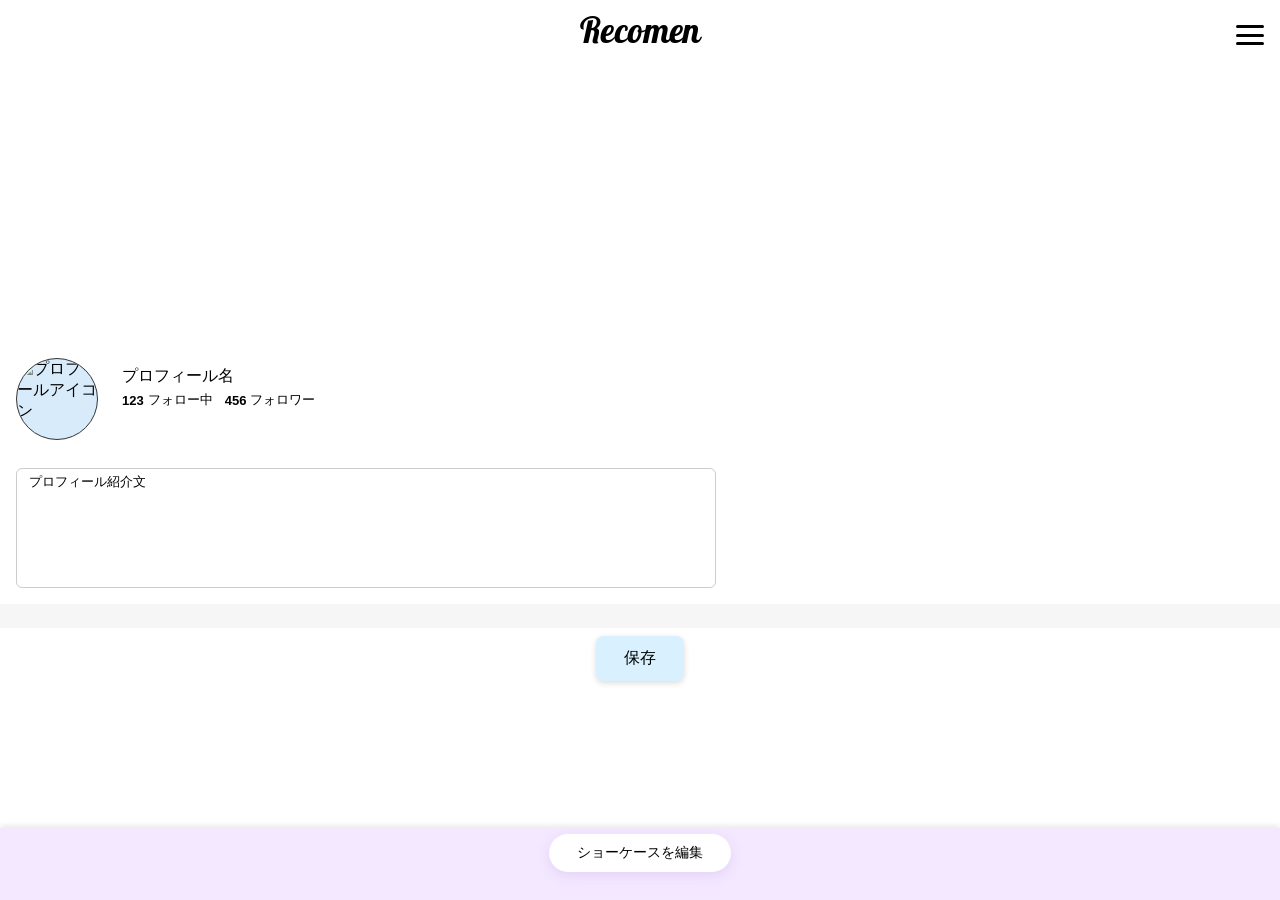
==== index.html @ 43f91cf9 "index.html" ====
<!DOCTYPE html>
<html lang="ja">
<head>
<meta charset="UTF-8">
<meta name="viewport" content="width=device-width, initial-scale=1.0">
<title>Recomen</title>

<!-- Google Fonts -->
<link rel="stylesheet" href="https://fonts.googleapis.com/css2?family=Galada&display=swap">
<link href="https://fonts.googleapis.com/css2?family=Source+Han+Sans+JP&family=IPAex+Mincho&family=Sawarabi+Gothic&display=swap" rel="stylesheet">

<!-- アイコン -->
<script src="https://unpkg.com/lucide@latest"></script>

<!-- カラーピッカー -->
<link rel="stylesheet" href="https://cdn.jsdelivr.net/npm/@simonwep/pickr/dist/themes/nano.min.css">
<script src="https://cdn.jsdelivr.net/npm/@simonwep/pickr/dist/pickr.min.js"></script>

<!-- カスタムスタイル -->
<link rel="stylesheet" href="style.css">

</head>
<body class="theme-natural">

  <!-- ===== トップバー ===== -->
  <div class="top-bar">
    <div class="logo">Recomen</div>
    <div class="hamburger">
      <span></span><span></span><span></span>
    </div>
  </div>

  <!-- ===== ヘッダー ===== -->
  <div class="header">
    <img id="headerImg" src="https://via.placeholder.com/1200x260" alt="ヘッダー画像">
  </div>
  <input type="file" id="headerImgInput" style="display:none;">

  <!-- ===== アナウンスバー ===== -->
  <div id="announcementBar" class="announcement-bar">
  <span class="banner-text">
    アナウンスバーのテキスト
  </span>
</div>

  <!-- ===== メインコンテンツ ===== -->
  <div class="main-content-wrapper">

    <!-- ===== プロフィール ===== -->
    <div id="profileSection" class="profile">
      <div class="profile-top">
        <div class="avatar">
          <img id="avatarImg" src="https://example.com/blue-user-icon.png" alt="プロフィールアイコン">
          <input type="file" id="avatarImgInput" accept="image/*" style="display:none;">
        </div>
        <div class="profile-info">
          <div id="profileName" class="profile-name" contenteditable="true">プロフィール名</div>
          <div class="profile-stats">
            <span id="followingBtn" class="stat-item"><strong>123</strong> フォロー中</span>
            <span id="followersBtn" class="stat-item"><strong>456</strong> フォロワー</span>
          </div>
        </div>
      </div>
      <div class="profile-bottom">
        <div id="profileBio" class="profile-desc" contenteditable="true">プロフィール紹介文</div>
      </div>
    </div>

    <!-- ===== ショーケース（カード欄） ===== -->
<div id="showcase" class="showcase">
  <!-- カードは JS で追加される -->
</div> <!-- ← これ追加！！！！ -->


<!-- ===== 保存ボタン（ショーケース外・中央） ===== -->
<div class="showcase-save-wrapper">
  <button id="saveBtn" class="save-btn">保存</button>
</div>


  <!-- ===== カスタムバー（ボトム固定） ===== -->
<div class="custom-bar-wrapper">
  <div class="custom-bar">

    <!-- ショーケース編集トグル -->
    <button id="editToggle" class="edit-toggle-btn">ショーケースを編集</button>

    <!-- 編集項目ボタン群（初期は折りたたまれて隠れる） -->
    <div class="edit-items" id="editItems">
      <button class="edit-item" id="themeButton">テーマ</button>
      <button class="edit-item" id="styleButton">スタイル</button>
      <button class="edit-item" id="announcementButton">アナウンスバー</button>
    </div>

  </div> <!-- /.custom-bar -->
</div> <!-- /.custom-bar-wrapper -->

<!-- ===== ポップアップ ===== -->
<div class="popup" id="themePopup">
  <label class="theme-option">
    <input type="radio" name="theme" value="natural" checked>
    <span class="label-text">ナチュラル</span>
  </label>
  <label class="theme-option">
    <input type="radio" name="theme" value="modern">
    <span class="label-text">モダン</span>
  </label>
</div>
<div class="popup" id="stylePopup">
  <label class="color-field">
    <span class="label">Background</span>
    <div class="color-picker-box" id="bgPickerBox"></div>
  </label>

  <label>
    <span class="label">Font</span>
    <select id="fontSelect">
      <option value="'Source Han Sans JP', sans-serif">Source Han Sans JP</option>
      <option value="'IPAex Mincho', serif">IPAex Mincho</option>
      <option value="'Sawarabi Gothic', sans-serif">Sawarabi Gothic</option>
    </select>
  </label>

  <label class="color-field">
    <span class="label">Font Color</span>
    <div class="color-picker-box" id="fontColorPickerBox"></div>
  </label>

  <label class="color-field">
    <span class="label">Profile Background</span>
    <div class="color-picker-box" id="profileBgPickerBox"></div>
  </label>
</div>

<div class="popup" id="announcementPopup">
  <!-- Show Announcement チェックボックス -->
  <label class="toggle-field">
    <input type="checkbox" id="announcementToggle" checked>
    <span class="label">Show Announcement</span>
  </label>

  <!-- Text 入力 横並び -->
  <div class="announcement-text-row">
    <label for="bannerTextInput">Text</label>
    <input type="text" id="bannerTextInput" placeholder="アナウンスバーのテキスト" value="アナウンスバーのテキスト">
  </div>

  <!-- フォントカラー 横並び -->
  <div class="announcement-fontcolor-row">
    <label for="announcementFontColorPickerBox">Fonts Color</label>
    <div class="color-picker-box" id="announcementFontColorPickerBox"></div>
  </div>

  <!-- Background 横並び -->
  <div class="announcement-bg-row">
    <label for="announcementBgPickerBox">Background</label>
    <div class="color-picker-box" id="announcementBgPickerBox"></div>
  </div>
</div>

   <!-- カードリンク編集モーダル -->
<div class="link-modal" id="linkModal">
  <div class="link-modal-content">
    <input type="text" id="linkModalInput" placeholder="リンクを入力">
    <button id="linkModalSaveBtn">決定</

<!-- ===== モーダル（編集系・共通） ===== -->
<div class="modal" id="editModal">
  <div class="modal-content">
    <button class="close-btn">×</button>
    <div class="modal-title">編集モード</div>
    <div class="modal-body">
      <!-- 編集内容が入る -->
    </div>
  </div>
</div>

  <!-- ===== モーダル（フォロー用） ===== -->
  <div class="modal" id="followModal">
    <div class="modal-content">
      <button class="close-btn">×</button>
      <div class="modal-title"></div>
      <ul class="user-list"></ul>
    </div>
  </div>
  

  <!-- ページの一番下に置く -->
<input type="file" id="itemImgInput" accept="image/*" style="display:none;">
  
  
  <!-- ===== スクリプト ===== -->
  <script>
  alert("JS 読み込み確認");
</script>

</body>
</html>
---- style.css ----
/* * {
  outline: 1px solid red;
} */

/* =========================
   フォント・カラー変数
========================= */
:root{
  --bg-color:#f6f6f6;
  --font-family:Arial,sans-serif;
  --font-color:#000;
  --profile-bg:#fff;
  --showcase-bg:#f6f6f6;
  --card-bg:#ffffff;
}

.profile,
.profile *,
.showcase, 
.showcase *,
.card,
.card *,
#announcementBar,
#announcementBar * {
  font-family: var(--font-family, 'Source Han Sans JP', sans-serif);
}

.profile-stats,
.profile-stats .stat-item,
.profile-stats .stat-item strong {
  color: var(--font-color);
}

/* =========================
   全体
========================= */
body{
  margin:0;
  padding-top:0;
  padding-bottom:60px;
  background:#ffffff;
  color:var(--font-color);
}

.custom-bar,
.custom-bar *,
.edit-items,
.edit-items *,
.popup,
.popup *,
.top-bar,
.top-bar *,
.bottom-bar,
.bottom-bar * {
  font-family:system-ui;
}

html, body{
  overflow-x:hidden;
}

/* =========================
   トップバー
========================= */
.top-bar{
  position:fixed;
  top:0;
  left:0;
  width:100%;
  height:70px;
  background:#ffffff;
  z-index:1000;
  box-shadow:none;
}
  
.logo{
  position:absolute;
  left:50%;
  top:50%;
  transform:translate(-50%,-50%);
  font-family:'Galada', cursive;
  font-size:35px;
  color: #000000;
}
  
.hamburger{
  position:absolute;
  right:16px;
  top:50%;
  transform:translateY(-50%);
  width:28px;
  height:20px;
  display:flex;
  flex-direction:column;
  justify-content:space-between;
  cursor:pointer;
}
.hamburger span{
  display:block;
  height:3px;
  background:#000;
  border-radius:2px;
}

/* =========================
   ヘッダー
========================= */
.header{
  height:260px;
  cursor:pointer;
  margin-top:70px;
  margin-bottom:0;
}
.header img{
  width:100%;
  height:100%;
  object-fit:cover;
}

/* =========================
   メインコンテンツ
========================= */
.main-content {
  display: flex;
  gap: 16px;
  flex-wrap: wrap;
  max-width: 1400px;
  margin: 0 auto;
}

/* ===== プロフィール欄 ===== */
.profile {
  flex: 1;
  display: flex;
  gap: 16px;
  flex-direction: column;
  padding: 16px;
  background: var(--profile-bg);
  align-items: flex-start;
  max-width: 700px;
}

@media (max-width: 768px) {
  .main-content {
    display: flex;
    gap: 16px;
    margin: 0;
    margin-top: 0;
  }

  .profile, .showcase {
    flex: 1 1 100%;
  }
}

.avatar-container{
  display:flex;
  flex-direction:column;
  align-items:center;
  gap:4px;
  margin-top:12px;
}
.avatar {
  width: 80px;
  height: 80px;
  border-radius: 50%;
  overflow: hidden;
  cursor: pointer;
  border: 0.5px solid #333;
  display: flex;
  align-items: center;
  justify-content: center;
  background-color: #d8ebfa;
}
.avatar img{
  width: 100%;
  height: 100%;
  filter: none;
  object-fit: cover;
  border-radius: 50%;
}

/* 上段 */
.profile-top {
  display: flex;
  align-items: flex-start;
  gap: 12px;
  margin-top: 12px;
}

/* 下段 */
.profile-bottom {
  display: flex;
  flex-direction: row;
  width: 100%;
  margin-top: 12px;
}

.profile-name {
  flex: 0 0 auto;
  font-weight: 400;
  font-size: 16px;
  min-width: auto;
  margin-right: 12px;
  text-align: left;
  margin: 0;
}

.profile-desc {
  flex: 1;
  min-height: 120px;
  width: 100%;
  padding: 12px;
  border: 1px solid #ccc;
  border-radius: 6px;
  box-sizing: border-box;
  font-size: 13px;
  line-height: 1.4px;
}

.profile-info {
  display: flex;
  flex-direction: column;
  justify-content: center;
  gap: 4px;
  margin-top: 8px;
  margin-left: 12px;
}

/* フォロー/フォロワー横並び */
.profile-stats {
  display: flex;
  flex-direction: row;
  gap: 12px;
  align-items: center;
  margin: 0;
  flex: 0 0 auto;
  color: var(--font-color, #555);
}

.stat-item {
  cursor: pointer;
  font-size: 13px;
  color: #555;
  display: flex;
  align-items: center;
  gap: 4px;
}

.stat-item strong {
  font-weight: bold;
}

/* =========================
   モーダル
========================= */
.modal {
  display: none;
  position: fixed;
  top: 50%;
  left: 50%;
  transform: translate(-50%, -50%);
  width: 300px;
  max-height: 400px;
  background: #fff;
  border-radius: 8px;
  box-shadow: 0 6px 20px rgba(0,0,0,0.2);
  overflow: hidden;
  z-index: 1400; /* popupより下 */
}

.modal-content {
  display: flex;
  flex-direction: column;
  height: 100%;
}

.close-btn {
  align-self: flex-end;
  background: none;
  border: none;
  font-size: 20px;
  cursor: pointer;
  margin: 8px;
}

.modal-title {
  text-align: center;
  font-weight: bold;
  padding: 8px 0;
  border-bottom: 1px solid #eee;
}

.user-list {
  list-style: none;
  padding: 0;
  margin: 0;
  overflow-y: auto;
  flex: 1;
}

.user-list li {
  display: flex;
  align-items: center;
  gap: 8px;
  padding: 8px 12px;
  border-bottom: 1px solid #eee;
  cursor: default;
}

.user-list li img {
  width: 32px;
  height: 32px;
  border-radius: 50%;
  object-fit: cover;
}

/* =========================
   ショーケース
========================= */
.showcase {
  flex: 1;
  display: grid;
  grid-template-columns: repeat(auto-fit, minmax(140px, 1fr));
  gap: 12px;
  padding: 16px 16px 8px 16px; /* 上16px / 右16px / 下8px / 左16px */
  justify-content: center;
  background: var(--showcase-bg);
  font-family: var(--font-family);
}

.slide-arrow{
  position:absolute;
  top:50%;
  transform:translateY(-50%);
  font-size:20px;
  color:rgba(200,200,200,0.8);
  padding:2px 6px;
  cursor:pointer;
  user-select:none;
}
.slide-left{left:4px;}
.slide-right{right:4px;}

.card-name{
  min-height: 36px;       /* 28px → 36px に拡大 */
  display: flex;
  align-items: center;
  justify-content: center;
  font-size: 14px;
  text-align: center;
  color: var(--font-color);
  margin: 0;
  padding: 0 4px;         /* 左右に少し余白を追加して窮屈感を軽減 */
}

.card-actions {
  display: flex;
  justify-content: center; /* 左寄せ → 中央寄せ */
  gap: 10px;               /* アイコン間の隙間を少し狭める */
  align-items: center;
  margin: 6px 0;           /* 上下に少し余白を追加 */
  padding: 4px 0;          /* 上下パディングでゆとりを調整 */
}

.price-link-wrapper{
  display:flex;
  align-items:center;
  justify-content:space-between;
  gap:8px;
  margin-top:8px;
  min-width: 0; /* ← これが本質 */
}

.card-price{
  font-size:14px;
  font-weight:600;
  color: var(--font-color);
  white-space:nowrap;
  flex-shrink: 0; /* ← 値段は縮まない */
}

.link-wrapper {
  display: flex;
  align-items: center;
  gap: 6px;
  width: 120px;      /* ← 固定 */
  flex-shrink: 1;   /* ← これに変更 */
  min-width: 0;     /* ← 追加 */
}

.link-display {
  flex: 1;
  padding: 6px 8px;
  border: 1px solid #dcdcdc;
  border-radius: 6px;
  background: #fff;
  color: #1a73e8; /* リンク風の青 */
  font-size: 12px;
  white-space: nowrap;
  overflow: hidden;
  text-overflow: ellipsis;
  cursor: pointer;
  min-width: 0;
}

/* 背景（うっすら暗く） */
.link-modal {
  position: fixed;
  top: 0;
  left: 0;
  width: 100%;
  height: 100%;
  display: none;

  justify-content: center;
  align-items: center;

  background: rgba(0,0,0,0.3);
  z-index: 3000;
}

/* 表示 */
.link-modal.active {
  display: flex;
}

/* 白いボックス */
.link-modal-content {
  background: #fff;
  padding: 16px;
  border-radius: 10px;
  width: 260px;

  display: flex;
  flex-direction: column;
  gap: 10px;
}

/* 入力 */
.link-modal-content input {
  padding: 8px;
  font-size: 14px;
}

/* ボタン */
.link-modal-content button {
  padding: 8px;
  background: #4caf50;
  color: #fff;
  border: none;
  border-radius: 6px;
}

.edit-link-btn {
  display: none;
  padding: 4px 8px;
  font-size: 12px;
  border: 1px solid #dcdcdc;
  border-radius: 6px;
  background: #f5f5f5;
  cursor: pointer;
  transition: background 0.2s;
}
.edit-link-btn:hover {
  background: #e0e0e0;
}

.card-name,
.price-link-wrapper,
.card-actions{
  padding: 0; /* padding はカードの padding で統一するので削除 */
  margin: 0;  /* 上下マージンもカード全体で調整 */
}

/* =========================
   アイコン共通
========================= */
.card-actions svg{
  width:30px;
  height:30px;
  cursor:pointer;
  stroke:#000;
  fill:none;
  transition: transform 0.25s ease, fill 0.25s ease, stroke 0.25s ease;
}

/* ポップアニメーション */
@keyframes popAnim{
  0%{ transform:scale(1); }
  40%{ transform:scale(1.25); }
  100%{ transform:scale(1); }
}
.card-actions svg.pop{
  animation:popAnim 0.25s ease;
}

/* いいね状態 */
.icon-heart.liked{
  fill:red;
  stroke:red;
}

/* 保存状態 */
.icon-save.saved{
  fill:#000;
  stroke:#000;
}

.icon-heart,
.icon-comment,
.icon-share,
.icon-save {
  cursor: pointer;
}

.icon-heart path,
.icon-comment path,
.icon-share path,
.icon-save path {
  pointer-events: none; /* ← これが超重要 */
}

/* =========================
   コメントモーダル
========================= */
.comment-modal{
  position:fixed;
  inset:0;
  background:rgba(0,0,0,0.45);
  display:none;
  justify-content:center;
  align-items:flex-end;
  z-index:2000;
}

/* コメントボックス */
.comment-box{
  width:100%;
  max-width:500px;
  height:65%;
  background:#fff;
  border-radius:16px 16px 0 0;
  display:flex;
  flex-direction:column;
  animation:commentSlideUp 0.25s ease;
}

@keyframes commentSlideUp{
  from{ transform:translateY(100%); }
  to{ transform:translateY(0); }
}

.comment-header{
  padding:14px;
  font-weight:bold;
  border-bottom:1px solid #eee;
  display:flex;
  justify-content:space-between;
  font-size:14px;
}

.comment-list{
  will-change: scroll; /* ブラウザにスクロール最適化させる */
  overflow-y:auto;
  padding:12px;
  font-size:13px;
  line-height:1.6;
}

.comment-list div{
  margin-bottom:10px;
}

.comment-input-area{
  display:flex;
  border-top:1px solid #eee;
}

.comment-input-area input{
  flex:1;
  border:none;
  padding:12px;
  font-size:14px;
}

.comment-input-area button{
  padding:12px 16px;
  border:none;
  background:#4caf50;
  color:#fff;
  font-size:13px;
  cursor:pointer;
}

#commentClose{
  cursor:pointer;
  font-size:16px;
}

/* =========================
   カード（詳細）スタイル
========================= */
.card{
  background:var(--card-bg);
  border-radius:12px;
  overflow:hidden;
  display:flex;
  flex-direction:column;
  cursor:pointer;
  position:relative;
  box-shadow:0 2px 6px rgba(0,0,0,0.05);
  transition: transform 0.2s ease, box-shadow 0.2s ease;
  min-height: auto;     /* 必要最低限の高さに */
  padding: 6px;        /* 内側の余白を少し減らす */
}
.card:hover{
  transform:translateY(-2px);
  box-shadow:0 6px 12px rgba(0,0,0,0.1);
}
.card img{
  width:100%;
  height:auto;
  object-fit:cover;
  border-radius: 10px;
  display: block;
  border: none;
}
.image{
  position: relative;
  padding: 6px 6px 0; /* 上下の余白を少し減らした */
}
.image img {
  pointer-events: auto; /* クリックできるように */
  cursor: pointer;      /* ポインター表示 */
}
.card .modern-clicks{
  position: absolute;      /* 画像内での絶対位置 */
  top: 4px;
  right: 4px;
  background: rgba(200,200,200,0.15); /* さらに薄いグレー */
  color: rgba(255,255,255,0.8); /* 文字は薄い白 */
  padding: 2px 6px;
  border-radius: 4px;
  font-size: 12px;
  z-index: 10;             /* 画像の上に確実に表示 */
  pointer-events: none;    /* クリックは邪魔しない */
}

/* =========================
   ナチュラルテーマ
========================= */
body.theme-natural .card {
  background: #fff;
  box-shadow: 0 4px 10px rgba(0,0,0,.12);
  padding: 10px;
  border-radius: 16px;
}

/* =========================
   モダンテーマ
========================= */
body.theme-modern .card {
  background: none;
  box-shadow: none;
  padding: 0;
  border-radius: 0;
}

body.theme-modern .card-actions {
  justify-content: space-evenly;
  padding: 0;
  margin: 8px 0 0 0;
}

body.theme-modern .card-actions svg {
  width: 26px;
  height: 26px;
}

/* =========================
   カスタムバー（ボトム固定）
========================= */
.custom-bar-wrapper {
  position: fixed;
  bottom: 0;
  left: 0;
  width: 100%;
  z-index: 1000;
  /* background: red; ← デバッグ用、不要なら削除 */
}

/* カスタムバー本体 */
.custom-bar {
  position: relative;
  display: flex;
  flex-direction: column;
  align-items: center;
  background: #f3e8ff;
  height: 60px; /* 折りたたみ時 */
  padding: 6px 16px;
  box-shadow: 0 -2px 6px rgba(0,0,0,0.1);
  z-index: 1000; /* カスタムバー自身 */
}

/* 編集ボタン */
.edit-toggle-btn {
  padding: 10px 28px;
  font-size: 14px;
  border: none;
  border-radius: 999px;
  background: #fff;
  color: #000 !important;
  cursor: pointer;
  font-weight: 500;
  box-shadow: 0 4px 12px rgba(203, 163, 232, 0.3);
  margin-bottom: 6px;
}

.edit-toggle-btn:hover {
  transform: scale(1.05);
  box-shadow: 0 6px 18px rgba(203, 163, 232, 0.3);
}

/* 編集項目ボタン群（折りたたみ・スライド） */
.edit-items {
  position: absolute;
  bottom: 100%;
  left: 0;
  width: 100%;
  display: flex;
  justify-content: center; /* ← これ追加 */
  gap: 10px;

  max-height: 0;
  overflow: hidden;

  pointer-events: none;
}

.edit-items.active {
  max-height: 60px;
  pointer-events: auto;
}

/* これ追加👇（重要） */
.edit-items.active .edit-item {
  pointer-events: auto;
}

/* 各編集項目ボタン */
.edit-item {
  flex: 1; /* 均等幅 */
  max-width: 120px; /* 適切な長さの上限 */
  height: 40px;
  background: #4caf50;
  color: #fff;
  border: none;
  border-radius: 6px;
  font-weight: bold;
  cursor: pointer;
  display: flex;
  justify-content: center;
  align-items: center;
  white-space: nowrap;
  transition: background 0.2s;
  pointer-events: auto;
}

.edit-item:hover {
  background: #45a049;
}

/* =========================
   ポップアップ共通
========================= */
.popup {
  position: absolute; /* 親は fixed なので画面基準 */
  display: none;
  width: 280px;
  max-width: calc(100vw - 16px);
  padding: 6px;
  background: #e6f9d9;
  border: 1px solid #c5e5b1;
  border-radius: 6px;
  font-size: 12px;
  box-shadow: 0 2px 6px rgba(0,0,0,0.15);
  pointer-events: auto;
}

/* 表示時 */
.popup.active {
  display: block;
}

/* 吹き出し矢印（枠） 下向きに変更 */
.popup::before {
  content: "";
  position: absolute;
  bottom: -9px;      /* top → bottom */
  left: 50%;
  transform: translateX(-50%);
  border-width: 9px 9px 0 9px;   /* 上向きから下向きに */
  border-style: solid;
  border-color: #c5e5b1 transparent transparent transparent; /* 上が色 */
}

/* 吹き出し矢印（中身） 下向きに変更 */
.popup::after {
  content: "";
  position: absolute;
  bottom: -8px;      /* top → bottom */
  left: 50%;
  transform: translateX(-50%);
  border-width: 8px 8px 0 8px;   /* 上向きから下向きに */
  border-style: solid;
  border-color: #e6f9d9 transparent transparent transparent; /* 上が色 */
}

.popup-container {
  position: fixed; /* relative → fixed に変更 */
  top: 0;
  left: 0;
  width: 100%;
  height: 100%; /* 画面全体を覆う */
  pointer-events: none; /* 背景クリックで閉じやすく */
  z-index: 2000; /* カスタムバーより上 */
}

#themePopup {
  width: 100px;
}

#stylePopup {
  width: 180px;
}

#announcementPopup {
  width: 200px;
}

.announcement-text-row,
.announcement-fontcolor-row,
.announcement-bg-row {
  display: flex;
  align-items: center;
  gap: 8px;
  margin-top: 8px;
}
.announcement-text-row label,
.announcement-fontcolor-row label,
.announcement-bg-row label {
  width: 100px; /* ラベル幅固定で揃える */
}

/* =========================
   ショーケース内 追加ボタン
========================= */
.showcase-add-card-wrapper{
  grid-column: 1 / -1;
  display: flex;
  justify-content: flex-start;
  margin-top: 8px;
}

.showcase-add-card-btn{
  background: #fff;
  border: 1px solid #ccc;
  border-radius: 8px;
  padding: 10px 16px;
  cursor: pointer;
}

/* =========================
   保存ボタン
========================= */

/* メインコンテンツ下に余白を確保 */
.main-content-wrapper {
  padding-bottom: 40px; /* カスタムバー + 保存ボタン分のスペース */
}

/* 保存ボタンをカード欄の下中央に揃える */
.showcase-save-wrapper {
  display: flex;
  justify-content: center; /* 横中央 */
  width: 100%; /* 必ず横幅いっぱいにする */
  padding: 8px 0; /* 上下余白 */
  box-sizing: border-box;
}

#saveBtn {
  display: inline-block;
  background: #d9f1ff;
  color: #000;
  border: none;
  border-radius: 8px;
  padding: 12px 28px;
  cursor: pointer;
  box-shadow: 0 2px 6px rgba(0,0,0,0.15);
  font-size: 16px;
}

#saveBtn:hover {
  background: #c7e9ff;
}

/* =========================
   ボトムメニュー
========================= */
.bottom-bar{
  position:fixed;
  bottom:0;
  left:0;
  width:100%;
  height:60px;
  background:#fff;
  box-shadow:0 -2px 6px rgba(0,0,0,0.1);
  display:flex;
  justify-content:space-around;
  align-items:center;
  z-index:1000;
}
.bottom-bar button{
  border:none;
  background:none;
  display:flex;
  flex-direction:column;
  align-items:center;
  font-size:12px;
  cursor:pointer;
}
.bottom-bar button svg{
  width:24px;
  height:24px;
}

/* =========================
   レスポンシブ
========================= */
@media(max-width:768px){
  .custom-bar,
  .bottom-bar{
    height:50px;
  }
  .custom-bar button,
  .bottom-bar button{
    font-size:11px;
  }
  .card-name{
    font-size:12px;
  }
}

/* =========================
   テーマ切替
========================= */
body.dark-mode{
  --bg-color:#1a1a1a;
  --font-color:#eee;
  --profile-bg:#222;
  --showcase-bg:#111;
  --card-bg:#2a2a2a;
}
body.dark-mode .top-bar,
body.dark-mode .bottom-bar,
body.dark-mode .custom-bar{
  background:#222;
}
body.dark-mode .card-actions svg{
  stroke:#eee;
}
body.dark-mode .icon-heart.liked{
  fill:red;
  stroke:red;
}
body.dark-mode .icon-save.saved{
  fill:#eee;
  stroke:#eee;
}

#announcementBar {
  position: fixed;
  top: 70px;
  left: 0;
  width: 100%;
  height: 40px;
  background: var(--announcement-bg, #ffffff);
  color: #000;
  overflow: hidden;
  display: flex;
  align-items: center;
  z-index: 1100;
}

.banner-text {
  position: absolute;
  white-space: nowrap;
  top: 50%;
  transform: translateY(-50%);
  left: 100%; /* 右端外からスタート */
  animation: bannerScroll 10s linear infinite;
}

@keyframes bannerScroll {
  0% {
    left: 100%; /* 右端外 */
  }
  100% {
    left: -100%; /* 左端外 */
  }
}
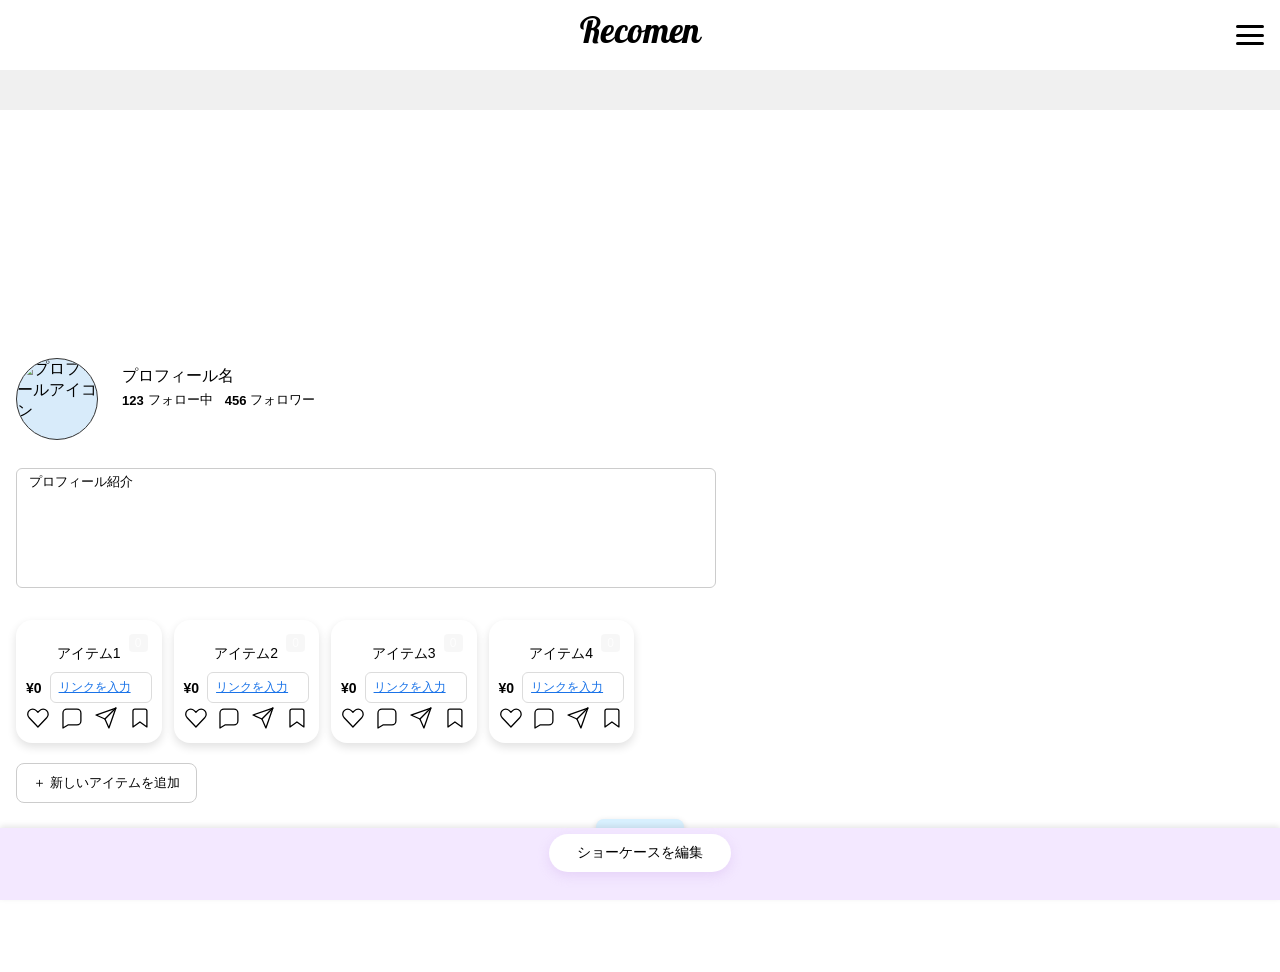
==== commit beb5cd13: "index.html" ====
--- a/index.html
+++ b/index.html
@@ -162,7 +162,9 @@
 <div class="link-modal" id="linkModal">
   <div class="link-modal-content">
     <input type="text" id="linkModalInput" placeholder="リンクを入力">
-    <button id="linkModalSaveBtn">決定</
+    <button id="linkModalSaveBtn">決定</button>
+  </div>
+</div>
 
 <!-- ===== モーダル（編集系・共通） ===== -->
 <div class="modal" id="editModal">
@@ -184,13 +186,32 @@
     </div>
   </div>
   
+  <!-- コメントモーダル -->
+<div class="comment-modal" id="commentModal">
+  <div class="comment-box">
+    <div class="comment-header">
+      コメント
+      <span id="commentClose">✕</span>
+    </div>
+
+    <div class="comment-list" id="commentList"></div>
+
+    <div class="comment-input-area">
+      <input type="text" id="commentInput" placeholder="コメントを入力">
+      <button id="commentSendBtn">送信</button>
+    </div>
+  </div>
+</div>
+  
 
   <!-- ページの一番下に置く -->
 <input type="file" id="itemImgInput" accept="image/*" style="display:none;">
   
   
   <!-- ===== スクリプト ===== -->
-  <script>
+<script src="script.js"></script>
+
+<script>
   alert("JS 読み込み確認");
 </script>
 
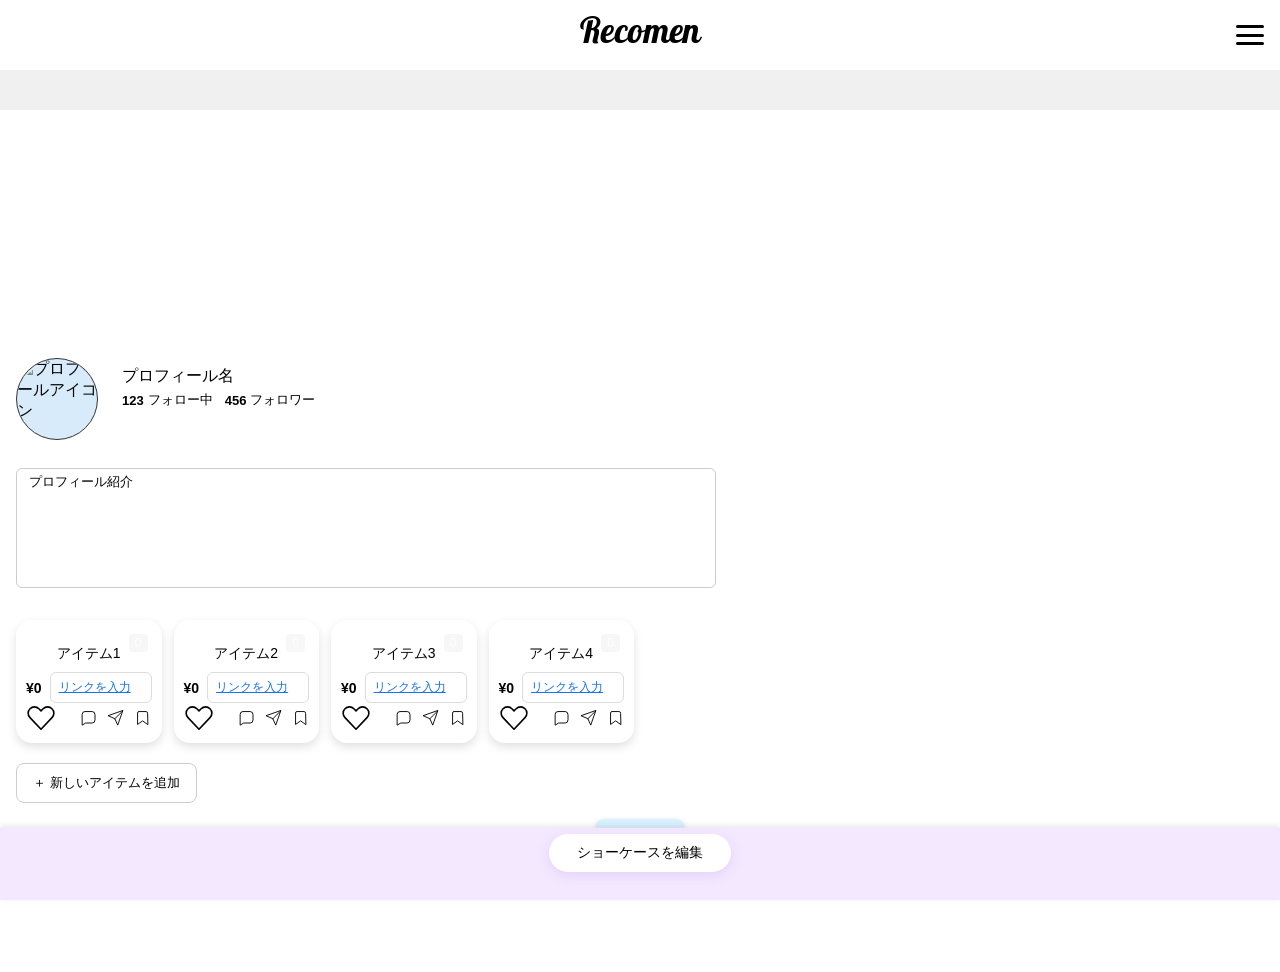
==== commit 34355e10: "index.html" ====
--- a/index.html
+++ b/index.html
@@ -186,6 +186,15 @@
     </div>
   </div>
   
+  <!-- ===== モーダル（フォロワー用） ===== -->
+<div class="modal" id="followerModal">
+  <div class="modal-content">
+    <button class="close-btn">×</button>
+    <div class="modal-title">フォロワー</div>
+    <ul class="user-list" id="followerList"></ul>
+  </div>
+</div>
+  
   <!-- コメントモーダル -->
 <div class="comment-modal" id="commentModal">
   <div class="comment-box">
--- a/style.css
+++ b/style.css
@@ -496,15 +496,74 @@
 }
 
 /* いいね状態 */
-.icon-heart.liked{
-  fill:red;
-  stroke:red;
+.icon-heart {
+  width: 20px;
+  height: 20px;
+  stroke: #555;
+  fill: none;
+  cursor: pointer;
+  transition: transform 0.15s ease, fill 0.15s ease, stroke 0.15s ease;
+}
+
+/* いいね状態 */
+.icon-heart.liked {
+  fill: #ed4956;     /* インスタ風赤 */
+  stroke: #ed4956;
+  animation: likePop 0.25s ease;
+}
+
+/* アニメーション */
+@keyframes likePop {
+  0%   { transform: scale(1); }
+  40%  { transform: scale(1.35); }
+  70%  { transform: scale(0.9); }
+  100% { transform: scale(1); }
+}
+
+.like-wrapper {
+  display: flex;
+  align-items: center;
+  gap: 4px;
+}
+
+.like-count {
+  font-size: 11px;
+  color: #666;
+  min-width: 10px;
+  text-align: left;
+}
+
+@keyframes pop {
+  0% { transform: scale(1); }
+  50% { transform: scale(1.3); }
+  100% { transform: scale(1); }
 }
 
 /* 保存状態 */
 .icon-save.saved{
   fill:#000;
   stroke:#000;
+}
+
+.icon-delete {
+  position: absolute;
+  top: 8px;
+  left: 8px;
+  width: 18px;
+  height: 18px;
+  stroke: rgba(0,0,0,0.3); /* 薄グレー */
+  cursor: pointer;
+  z-index: 10;
+  transition: 0.2s;
+}
+
+.icon-delete:hover {
+  stroke: #ff4d4d;
+  transform: scale(1.1);
+}
+
+.icon-delete:active {
+  transform: scale(0.9);
 }
 
 .icon-heart,
@@ -596,6 +655,31 @@
 #commentClose{
   cursor:pointer;
   font-size:16px;
+}
+
+.comment-like {
+  display: inline-flex;
+  align-items: center;
+  gap: 4px;
+  margin-left: 8px;
+  cursor: pointer;
+}
+
+.comment-heart {
+  width: 14px;
+  height: 14px;
+  stroke: #999;
+  fill: none;
+}
+
+.comment-like.liked .comment-heart {
+  stroke: #e0245e;
+  fill: #e0245e;
+}
+
+.like-count {
+  font-size: 12px;
+  color: #555;
 }
 
 /* =========================
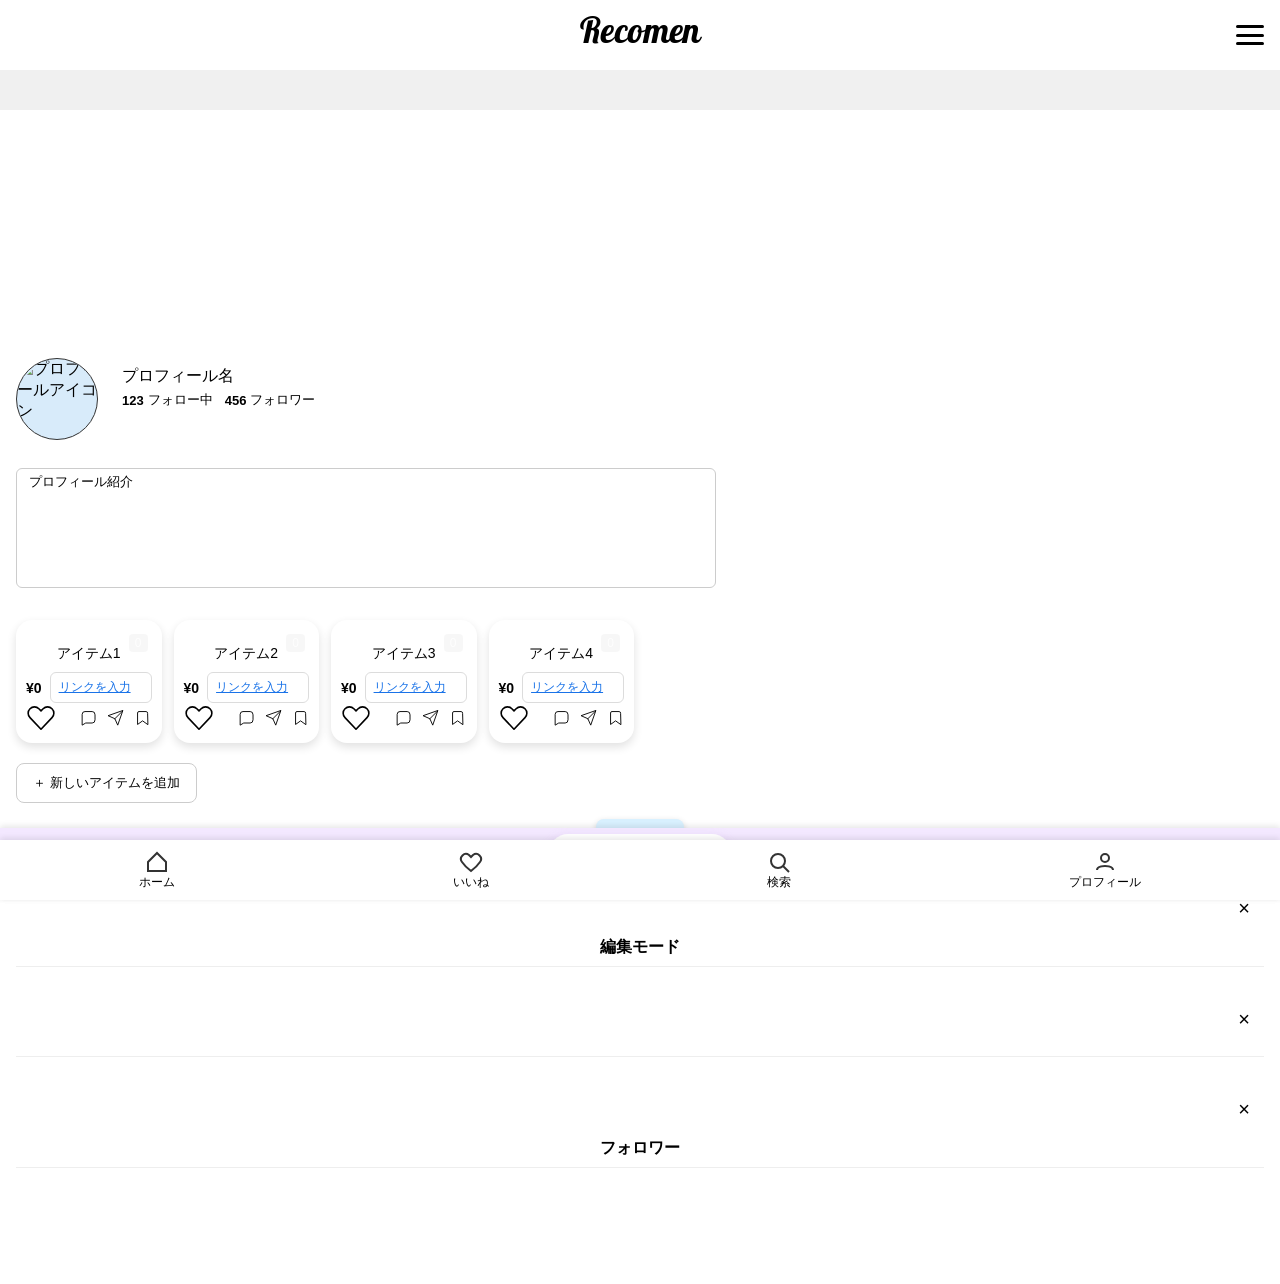
==== commit 0c0c5b76: "index.html" ====
--- a/index.html
+++ b/index.html
@@ -95,6 +95,43 @@
   </div> <!-- /.custom-bar -->
 </div> <!-- /.custom-bar-wrapper -->
 
+<!-- ===== ボトムメニュー ===== -->
+<div class="bottom-bar">
+  <!-- ホーム -->
+  <button class="menu-btn" id="homeBtn">
+    <svg viewBox="0 0 24 24">
+      <path d="M3 12 L12 3 L21 12 V21 H3 Z" stroke="#333" stroke-width="2" fill="none"></path>
+    </svg>
+    <span>ホーム</span>
+  </button>
+
+  <!-- いいね -->
+  <button class="menu-btn" id="likeBtn">
+    <svg viewBox="0 0 24 24">
+      <path d="M12 21s-6-4.5-9-9a5 5 0 0 1 7-7l2 2 2-2a5 5 0 0 1 7 7c-3 4.5-9 9-9 9z" stroke="#333" stroke-width="2" fill="none"></path>
+    </svg>
+    <span>いいね</span>
+  </button>
+
+  <!-- 検索 -->
+  <button class="menu-btn" id="searchBtn">
+    <svg viewBox="0 0 24 24">
+      <circle cx="11" cy="11" r="7" stroke="#333" stroke-width="2" fill="none"></circle>
+      <line x1="16" y1="16" x2="22" y2="22" stroke="#333" stroke-width="2"></line>
+    </svg>
+    <span>検索</span>
+  </button>
+
+  <!-- プロフィール -->
+  <button class="menu-btn" id="profileBtn">
+    <svg viewBox="0 0 24 24">
+      <circle cx="12" cy="8" r="4" stroke="#333" stroke-width="2" fill="none"></circle>
+      <path d="M4 20c0-4 8-4 8-4s8 0 8 4" stroke="#333" stroke-width="2" fill="none"></path>
+    </svg>
+    <span>プロフィール</span>
+  </button>
+</div>
+
 <!-- ===== ポップアップ ===== -->
 <div class="popup" id="themePopup">
   <label class="theme-option">
@@ -158,6 +195,8 @@
   </div>
 </div>
 
+
+
    <!-- カードリンク編集モーダル -->
 <div class="link-modal" id="linkModal">
   <div class="link-modal-content">
--- a/style.css
+++ b/style.css
@@ -254,19 +254,16 @@
 /* =========================
    モーダル
 ========================= */
-.modal {
-  display: none;
-  position: fixed;
-  top: 50%;
-  left: 50%;
-  transform: translate(-50%, -50%);
-  width: 300px;
-  max-height: 400px;
-  background: #fff;
+.modal-content {
+  display: flex;
+  flex-direction: column;
+  height: auto;          /* 100% → auto に変更 */
+  min-width: 300px;      /* 任意の幅 */
+  max-height: 80vh;      /* 高さ制限 */
+  background: #fff;      /* 背景色必須！ */
   border-radius: 8px;
-  box-shadow: 0 6px 20px rgba(0,0,0,0.2);
-  overflow: hidden;
-  z-index: 1400; /* popupより下 */
+  overflow-y: auto;      /* 中身が多い場合スクロール */
+  padding: 16px;
 }
 
 .modal-content {
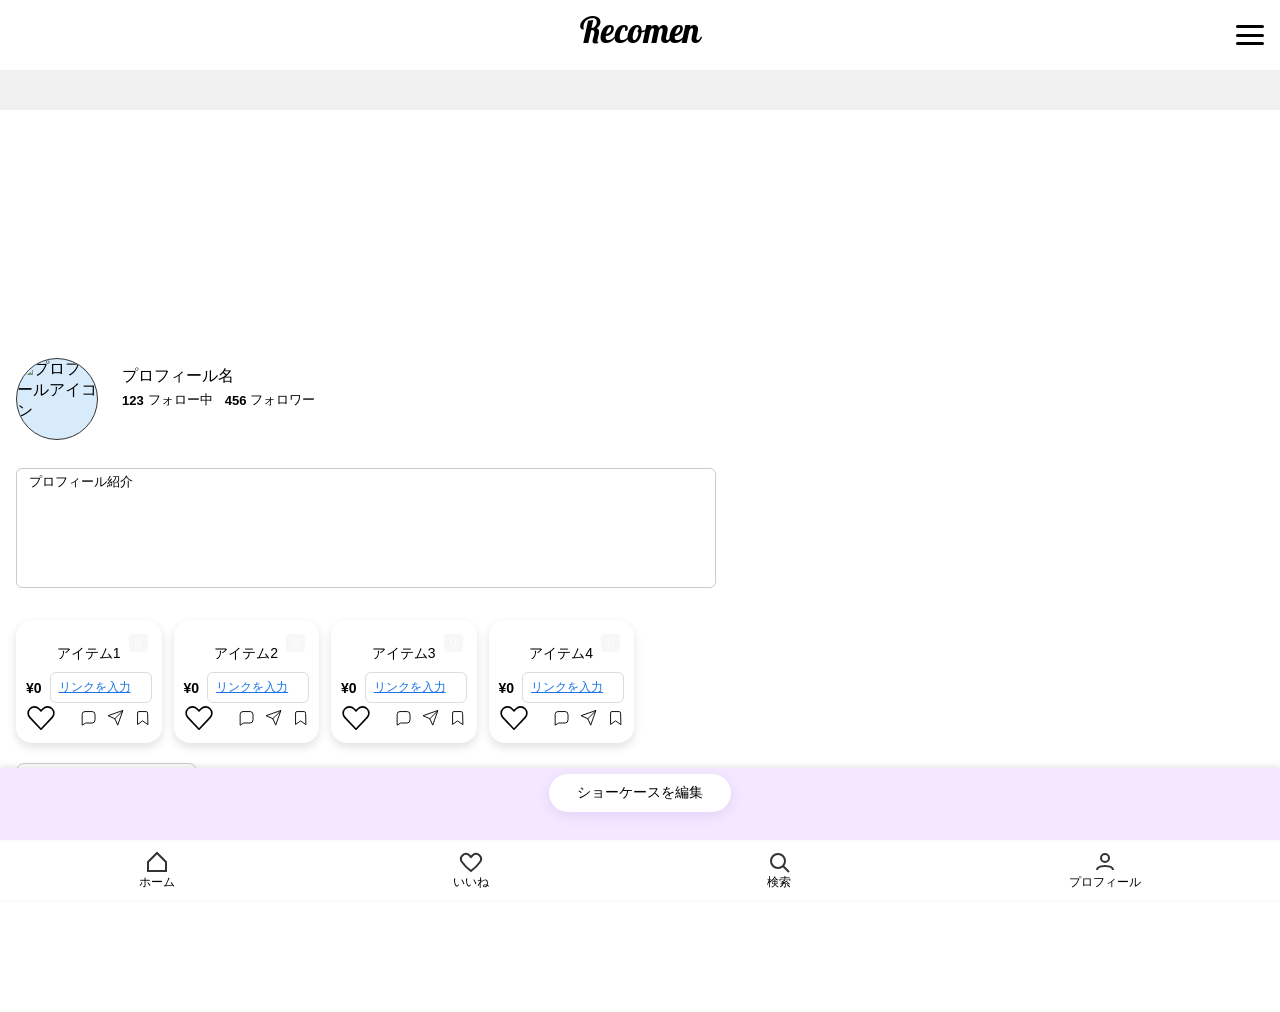
==== commit 063f4db9: "index.html" ====
--- a/index.html
+++ b/index.html
@@ -220,7 +220,7 @@
   <div class="modal" id="followModal">
     <div class="modal-content">
       <button class="close-btn">×</button>
-      <div class="modal-title"></div>
+      <div class="modal-title">フォロー中</div>
       <ul class="user-list"></ul>
     </div>
   </div>
--- a/style.css
+++ b/style.css
@@ -254,6 +254,19 @@
 /* =========================
    モーダル
 ========================= */
+.modal {
+  position: fixed;
+  top: 0;
+  left: 0;
+  width: 100%;
+  height: 100%;
+  background: rgba(0,0,0,0.4); /* 半透明背景 */
+  display: none;               /* 初期は非表示 */
+  justify-content: center;
+  align-items: center;
+  z-index: 900; /* ボトムバーより下に設定 */
+}
+
 .modal-content {
   display: flex;
   flex-direction: column;
@@ -264,12 +277,7 @@
   border-radius: 8px;
   overflow-y: auto;      /* 中身が多い場合スクロール */
   padding: 16px;
-}
-
-.modal-content {
-  display: flex;
-  flex-direction: column;
-  height: 100%;
+  z-index: 1000; /* ボトムバーと同じにして被らない */
 }
 
 .close-btn {
@@ -764,16 +772,16 @@
 ========================= */
 .custom-bar-wrapper {
   position: fixed;
-  bottom: 0;
+  bottom: 60px; /* ボトムバーの上にぴったり */
   left: 0;
   width: 100%;
-  z-index: 1000;
+  z-index: 1100; /* ボトムバーより前面 */
   /* background: red; ← デバッグ用、不要なら削除 */
 }
 
 /* カスタムバー本体 */
 .custom-bar {
-  position: relative;
+  position: sticky;
   display: flex;
   flex-direction: column;
   align-items: center;
@@ -781,7 +789,7 @@
   height: 60px; /* 折りたたみ時 */
   padding: 6px 16px;
   box-shadow: 0 -2px 6px rgba(0,0,0,0.1);
-  z-index: 1000; /* カスタムバー自身 */
+  z-index: 1100; /* カスタムバー自身 */
 }
 
 /* 編集ボタン */
@@ -806,13 +814,13 @@
 /* 編集項目ボタン群（折りたたみ・スライド） */
 .edit-items {
   position: absolute;
-  bottom: 100%;
+  bottom: 60px;
   left: 0;
   width: 100%;
-  display: flex;
+  display: none; /* 折りたたみ時は非表示 */
   justify-content: center; /* ← これ追加 */
   gap: 10px;
-
+  z-index: 1200; /* カスタムバーより上 */
   max-height: 0;
   overflow: hidden;
 
@@ -820,8 +828,10 @@
 }
 
 .edit-items.active {
-  max-height: 60px;
+  display: flex;
+  max-height: 80px;
   pointer-events: auto;
+  z-index: 1200;
 }
 
 /* これ追加👇（重要） */
@@ -958,7 +968,7 @@
 
 /* メインコンテンツ下に余白を確保 */
 .main-content-wrapper {
-  padding-bottom: 40px; /* カスタムバー + 保存ボタン分のスペース */
+  padding-bottom: 80px; /* カスタムバー + 保存ボタン分のスペース */
 }
 
 /* 保存ボタンをカード欄の下中央に揃える */
